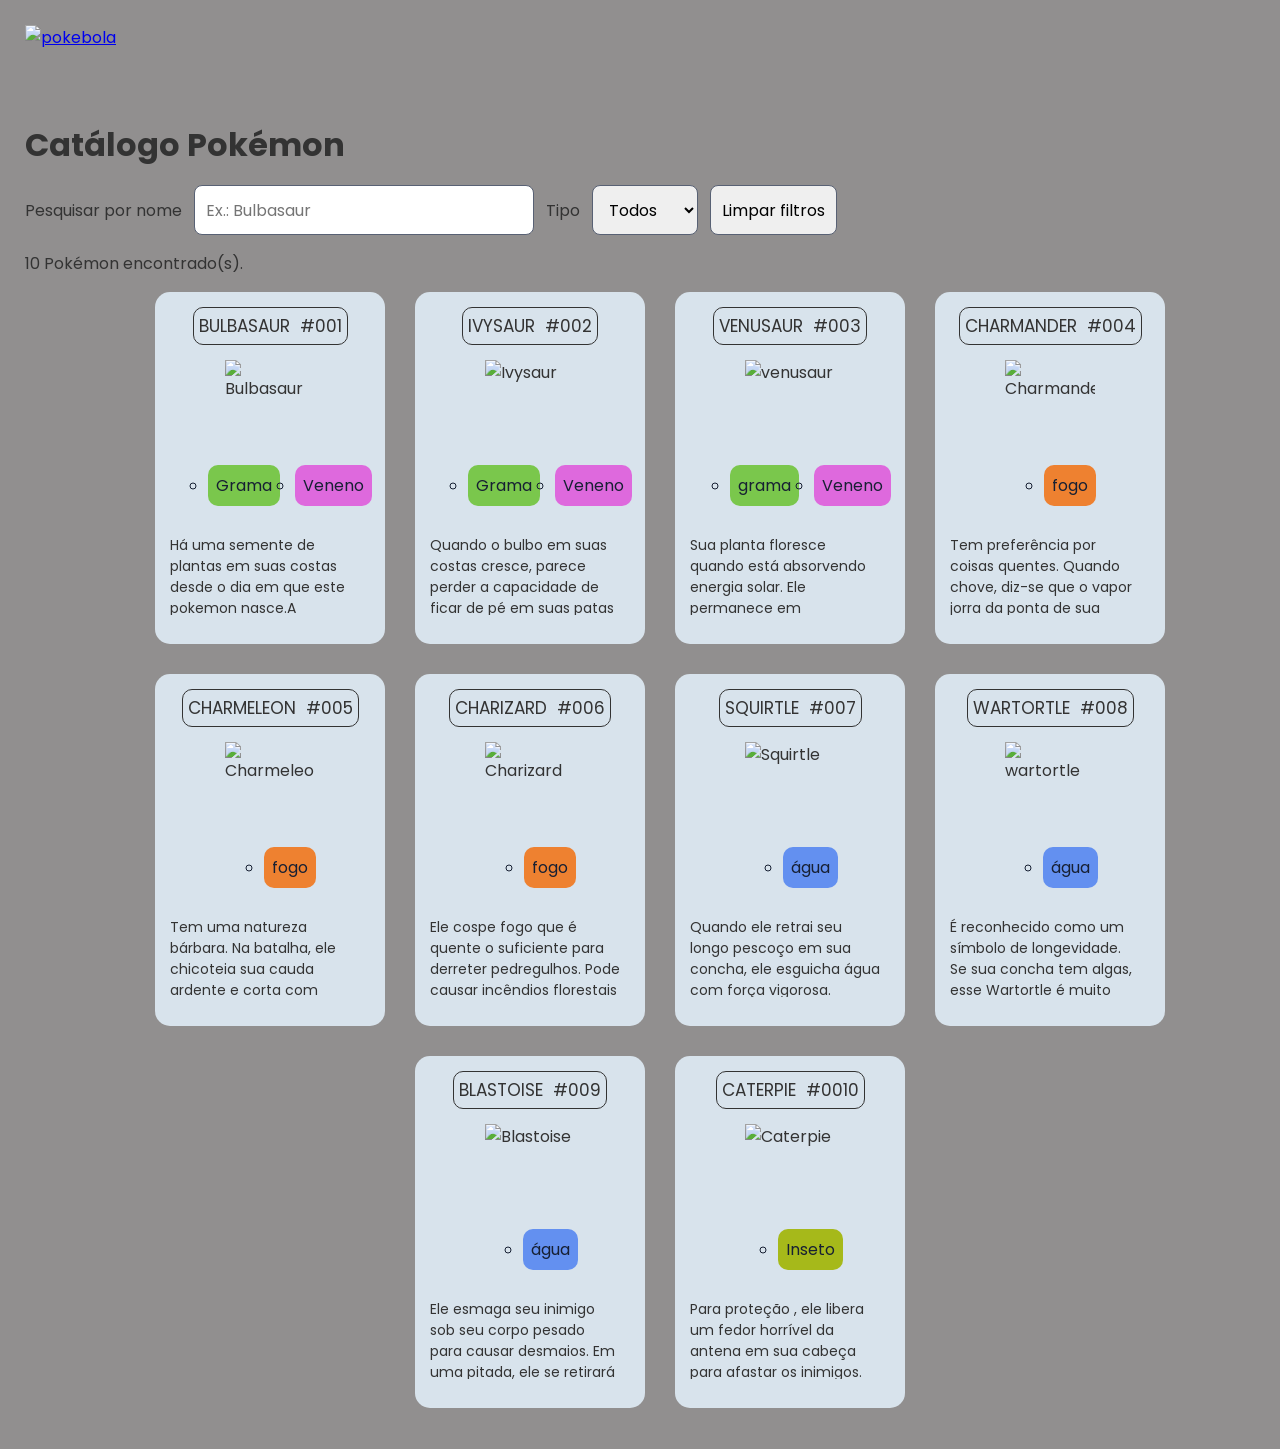
==== index.html @ cc1d6738 "Adiciona filtros e tema persistido e corrige estrutura do catálogo" ====
<!DOCTYPE html>
<html lang="pt-BR">

<head>
    <meta charset="UTF-8">
    <meta http-equiv="X-UA-Compatible" content="IE=edge">
    <meta name="viewport" content="width=device-width, initial-scale=1.0">
    
    <meta name="description" content="Catálogo de Pokémon com filtro por nome e tipo, cards e tema persistido.">
    <title>Listagem-Pokemon</title>
    <link rel="preconnect" href="https://fonts.googleapis.com">
    <link rel="preconnect" href="https://fonts.gstatic.com" crossorigin>
    <link href="https://fonts.googleapis.com/css2?family=Poppins:wght@500&display=swap" rel="stylesheet">
    <link rel="stylesheet" href="./src/css/reset.css">
    <link rel="stylesheet" href="./src/css/estilos.css">
    <link rel="stylesheet" href="./src/css/scrollbar.css">
</head>
<body >
    <header>
        <a href="#">
            <img src="./src/imagens/pokeball.png" alt="pokebola" class="logo">
        </a>
        <button id="botao-alterar-tema" type="button" aria-label="Alternar tema" aria-pressed="false">
            <img src="./src/imagens/sun.png" alt="imagen-do-sol" class="imagen-botao">
        </button>
    </header>
    <main>
<h1>Catálogo Pokémon</h1>
<form id="pokemon-filter" role="search">
<label for="pokemon-search">Pesquisar por nome</label>
<input id="pokemon-search" type="search" placeholder="Ex.: Bulbasaur">
<label for="pokemon-type">Tipo</label>
<select id="pokemon-type"><option value="">Todos</option><option value="grama">Grama</option><option value="veneno">Veneno</option><option value="fogo">Fogo</option><option value="agua">Água</option><option value="inseto">Inseto</option></select>
<button type="reset">Limpar filtros</button>
</form>
<p id="filter-status" role="status" aria-live="polite"></p>
        <ul class="listagem-pokemon">
            <li class="cartao-pokemon">
                <div class="informacoes">
                    <span>Bulbasaur</span>
                    <span>#001</span>
                </div>
                <img src="./src/imagens/bulbasaur.gif" alt="Bulbasaur" class="gif">
                <ul class="tipos">
                    <li class="tipo grama">Grama</li>
                    <li class="tipo veneno">Veneno</li>
                </ul>
                <p class="descricao">Há uma semente de plantas em suas costas desde o dia em que este pokemon nasce.A
                    semente cresce lentamente.</p>
            </li>

            <li class="cartao-pokemon">
                <div class="informacoes">
                    <span>Ivysaur</span>
                    <span>#002</span>
                </div>
                <img src="./src/imagens/ivysaur.gif" alt="Ivysaur" class="gif">
                <ul class="tipos">
                    <li class="tipo grama">Grama</li>
                    <li class="tipo veneno">Veneno</li>
                </ul>
                <p class="descricao">Quando o bulbo em suas costas cresce, parece perder a capacidade de ficar de pé em
                    suas patas traseiras.</p>
            </li>

            <li class="cartao-pokemon">
                <div class="informacoes">
                    <span>Venusaur</span>
                    <span>#003</span>
                </div>
                <img src="./src/imagens/venusaur.gif" alt="venusaur" class="gif">
                <ul class="tipos">
                    <li class="tipo grama">grama</li>
                    <li class="veneno">Veneno</li>
                </ul>
                <p class="descricao">Sua planta floresce quando está absorvendo energia solar. Ele permanece em
                    movimento para buscar a luz solar.</p>
            </li>

            <li class="cartao-pokemon">
                <div class="informacoes">
                    <span>Charmander</span>
                    <span>#004</span>
                </div>
                <img src="./src/imagens/charmander.gif" alt="Charmander" class="gif">
                <ul>
                    <li class="tipo fogo">fogo</li>
                </ul>
                <p class="descricao">Tem preferência por coisas quentes. Quando chove, diz-se que o vapor jorra da ponta
                    de sua cauda.</p>
            </li>

            <li class="cartao-pokemon">
                <div class="informacoes">
                    <span>Charmeleon</span>
                    <span>#005</span>
                </div>
                <img src="./src/imagens/charmeleon.gif" alt="Charmeleon" class="gif">
                <ul>
                    <li class="tipo fogo">fogo</li>
                </ul>
                <p class="descricao">Tem uma natureza bárbara. Na batalha, ele chicoteia sua cauda ardente e corta com
                    garras afiadas.</p>
            </li>

            <li class="cartao-pokemon">
                <div class="informacoes">
                    <span>Charizard</span>
                    <span>#006</span>
                </div>
                <img src="./src/imagens/charizard.gif" alt="Charizard" class="gif">
                <ul>
                    <li class="tipo fogo">fogo</li>
                </ul>
                <p class="descricao">Ele cospe fogo que é quente o suficiente para derreter pedregulhos. Pode causar
                    incêndios florestais soprando chamas.</p>
            </li>

            <li class="cartao-pokemon">
                <div class="informacoes">
                    <span>Squirtle</span>
                    <span>#007</span>
                </div>
                <img src="./src/imagens/squirtle.gif" alt="Squirtle" class="gif">
                <ul>
                    <li class="tipo água">água</li>
                </ul>
                <p class="descricao">Quando ele retrai seu longo pescoço em sua concha, ele esguicha água com força
                    vigorosa.</p>
            </li>

            <li class="cartao-pokemon">
                <div class="informacoes">
                    <span>Wartortle</span>
                    <span>#008</span>
                </div>
                <img src="./src/imagens/wartortle.gif" alt="wartortle" class="gif">
                <ul>
                    <li class="tipo água">água</li>
                </ul>
                <p class="descricao">É reconhecido como um símbolo de longevidade. Se sua concha tem algas, esse
                    Wartortle é muito antigo.</p>
            </li>

            <li class="cartao-pokemon">
                <div class="informacoes">
                    <span>Blastoise</span>
                    <span>#009</span>
                </div>
                <img src="./src/imagens/blastoise.gif" alt="Blastoise" class="gif">
                <ul>
                    <li class="tipo água">água</li>
                </ul>
                <p class="descricao">Ele esmaga seu inimigo sob seu corpo pesado para causar desmaios. Em uma pitada,
                    ele se retirará dentro de sua concha.</p>
            </li>

            <li class="cartao-pokemon">
                <div class="informacoes">
                    <span>Caterpie</span>
                    <span>#0010</span>
                </div>
                <img src="./src/imagens/caterpie.gif" alt="Caterpie" class="gif">
                <ul>
                    <li class="tipo inseto">Inseto</li>
                </ul>
                <P class="descricao">Para proteção , ele libera um fedor horrível da antena em sua cabeça para afastar os inimigos.</P> 
            </li>
        </ul>
    </main>

    <script src="./src/js/index.js"></script>
</body>

</html>
---- src/css/estilos.css ----
body{
    font-family:"Poppins", sans-serif;
    max-width: 1280px;
    margin: 0 auto;
    background-color: #5e5b5bad;
    color: #333333;
}
body.modo-escuro{
    background-color: #212121;
    color: #f5f5f5; 
} 
header{
    display: flex;
    justify-content: space-between;
    padding: 25px;
}
header .imagen-botao, .logo{
    width: 30px;
    transition: 0.2s ease-in-out;
}
header #botao-alterar-tema{
    background: none;
    border: none;
    cursor: pointer;
}

header .logo:hover {
    transform: scale(1.95);
    cursor: pointer;

}
header .imagen-botao:hover{
    transform: scale(1.95);
    cursor: pointer;
}
.cartao-pokemon:hover{
    transform: scale(1.05);
    cursor:pointer;
    transition: 0.2s ease-in-out;
}
main{
    padding: 25px;
}
.listagem-pokemon{
    display: flex;
    flex-wrap: wrap;
    gap: 30px;
    justify-content: center;

}
.cartao-pokemon{
    background-color: #d8e3ec;
    width: 200px;
    padding: 15px;
    display: flex;
    flex-direction: column;
    align-items: center;
    gap: 15px;
    border-radius: 15px;
    transition: 0.2s ease-in-out;
}
.cartao-pokemon:hover{
    background-color: #96d9d6;

}
.modo-escuro .cartao-pokemon:hover{
    background-color: #a8a8a8;
}
main .cartao-pokemon .informacoes{
    display: flex;
    justify-content: space-between;
    border: 1px solid #333333;
    border-radius: 10px;
}
main .cartao-pokemon .informacoes span{
    padding: 5px;
    text-transform: uppercase;
    font-size: 17px;

}
main .cartao-pokemon .gif{
    width: 90px;
    height: 90px;
}
main .cartao-pokemon .tipos{
    display: flex;
    gap: 15px;

}
main .cartao-pokemon .tipo{
    border-radius: 10px;
    padding: 8px;

    
}
.grama{
    background-color: #7ac74c;
}
.veneno{
    background-color: #df67ddfb;
    border-radius: 10px;
    padding: 8px;

}
.fogo{
    background-color: #ee8130;
}
.água{
    background-color: #6390f0;
}
.inseto{
    background-color: #a6b91a;
}
main .descricao{
    max-height: 80px ;
    overflow-y: scroll;
    font-size: 14px;
    padding-right: 10px;
}


[hidden] { display: none !important; }
h1 { margin-bottom: 1rem; }
#pokemon-filter { display: flex; align-items: center; flex-wrap: wrap; gap: .75rem; margin-bottom: 1rem; }
#pokemon-filter input, #pokemon-filter select, #pokemon-filter button { font: inherit; border: 1px solid #586174; border-radius: .5rem; padding: .7rem; max-width: 100%; }
#pokemon-filter button { cursor: pointer; }
#filter-status { margin-bottom: 1rem; }
:focus-visible { outline: 3px solid #174d99; outline-offset: 4px; }
.modo-escuro :focus-visible { outline-color: #a4d4ff; }
.modo-escuro .cartao-pokemon { background: #333; color: #f5f5f5; }
.modo-escuro .informacoes { border-color: #ccc; }
.cartao-pokemon:hover { cursor: default; }
.grama, .veneno, .fogo, .água, .inseto { color: #172033; }
@media(max-width: 400px) {
  main, header { padding: 1rem; }
  #pokemon-filter { align-items: stretch; flex-direction: column; }
  .cartao-pokemon { width: 100%; max-width: 280px; }
}
@media(prefers-reduced-motion: reduce) {
  *, *::before, *::after { transition: none !important; transform: none !important; }
}
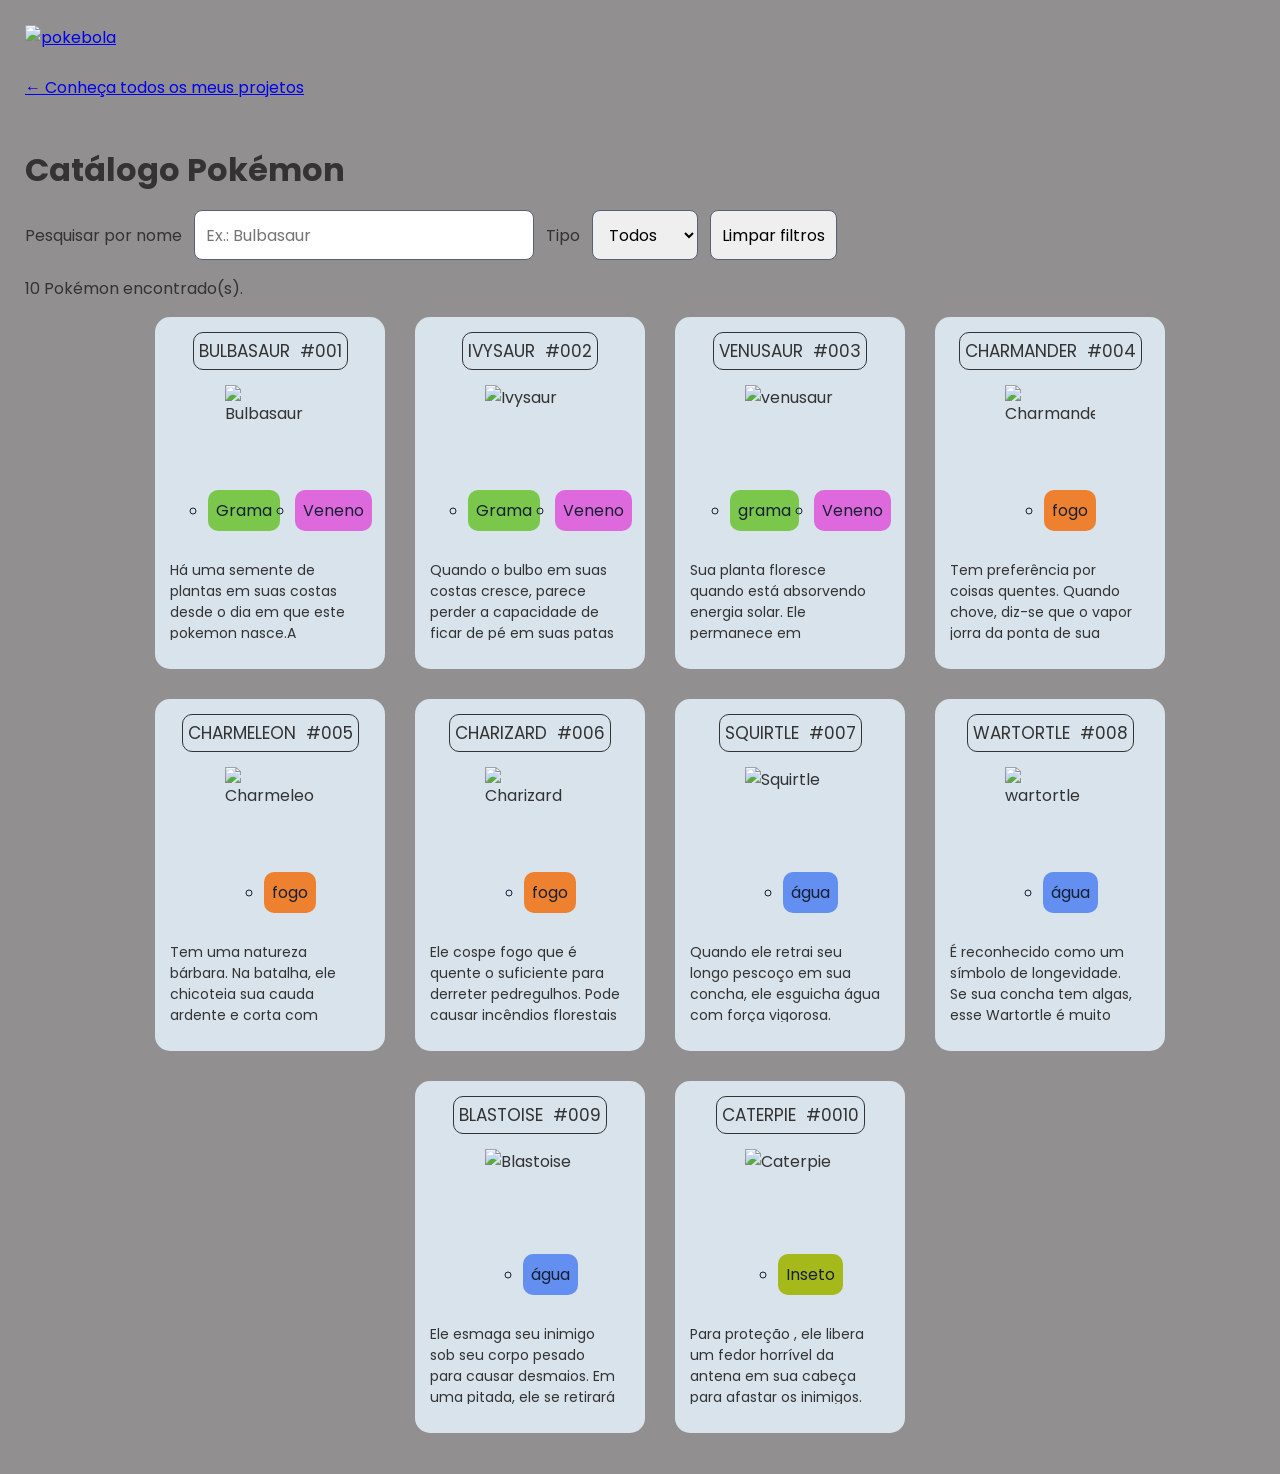
==== commit 55679190: "Publica seis demonstrações e seleção de projetos no GitHub Pages" ====
--- a/index.html
+++ b/index.html
@@ -24,6 +24,7 @@
             <img src="./src/imagens/sun.png" alt="imagen-do-sol" class="imagen-botao">
         </button>
     </header>
+    <nav aria-label="Mais projetos" style="padding:0 25px"><a href="./projetos/">← Conheça todos os meus projetos</a></nav>
     <main>
 <h1>Catálogo Pokémon</h1>
 <form id="pokemon-filter" role="search">
